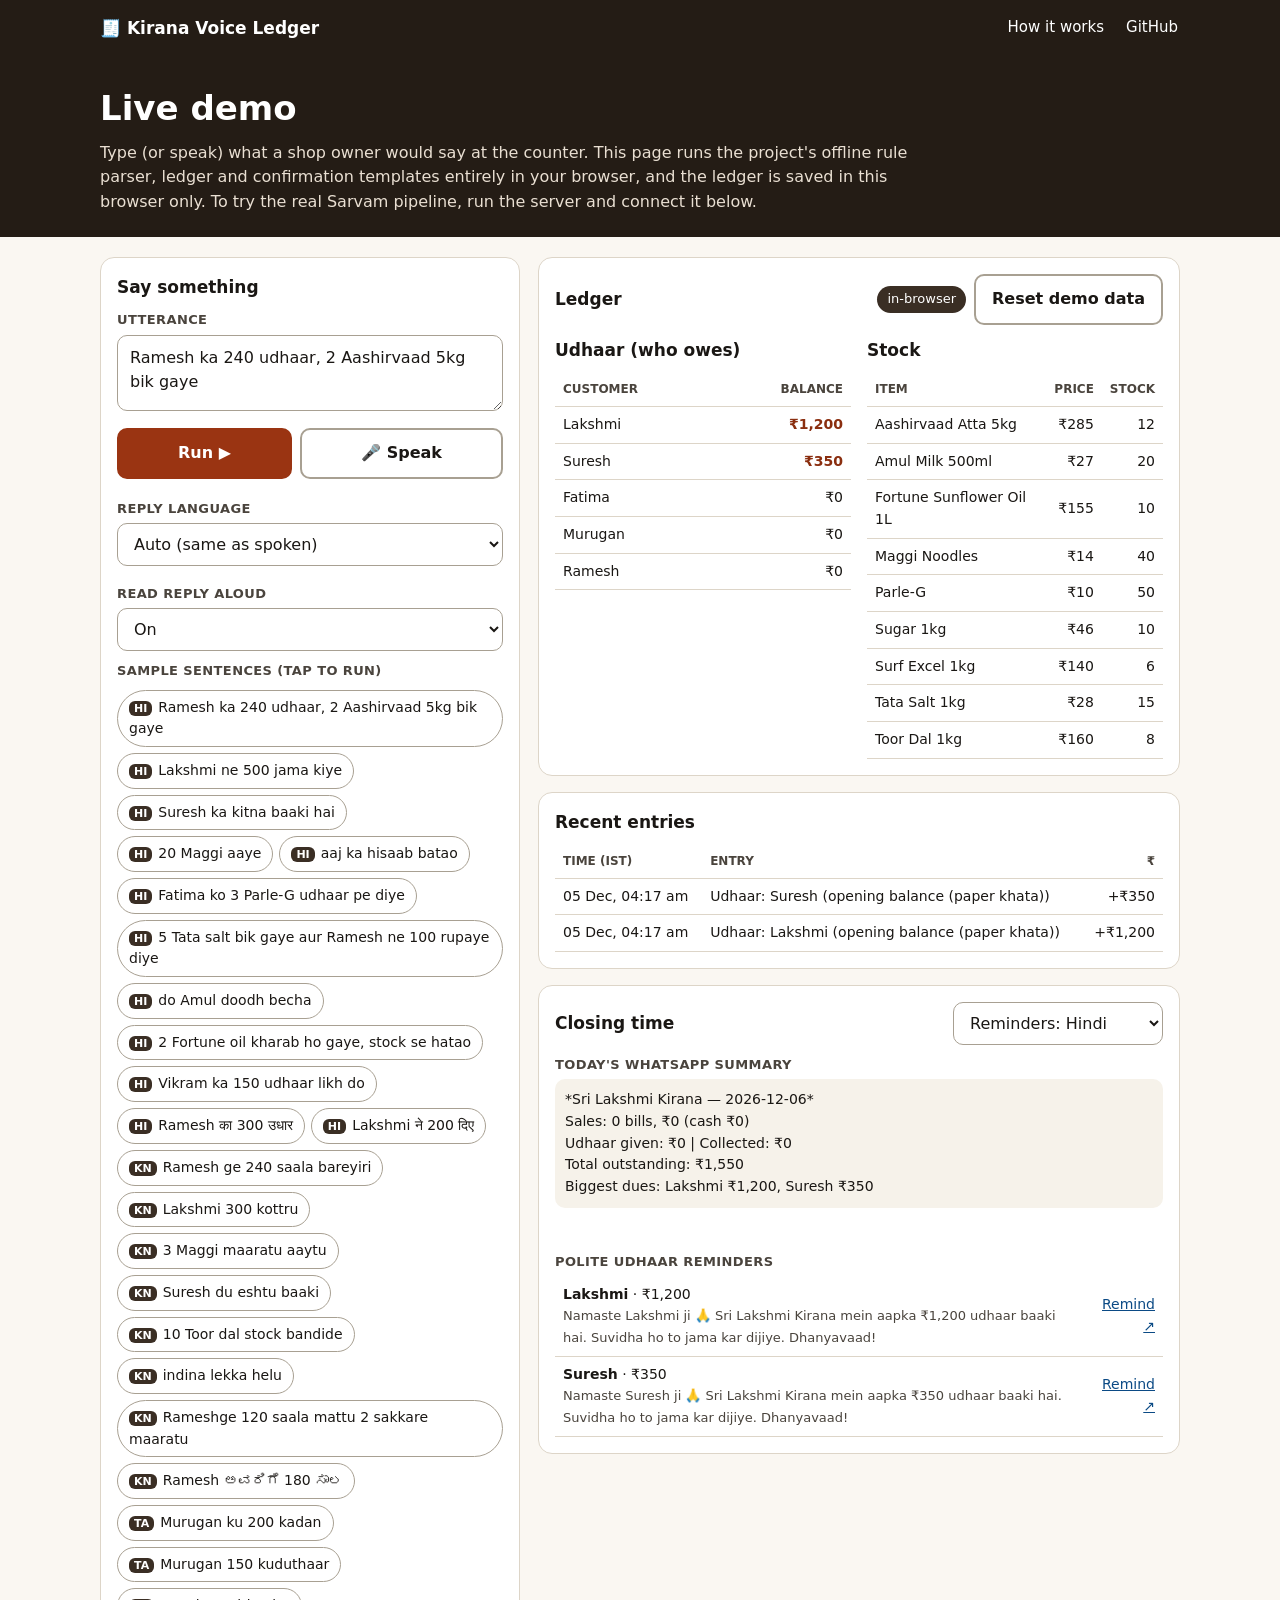
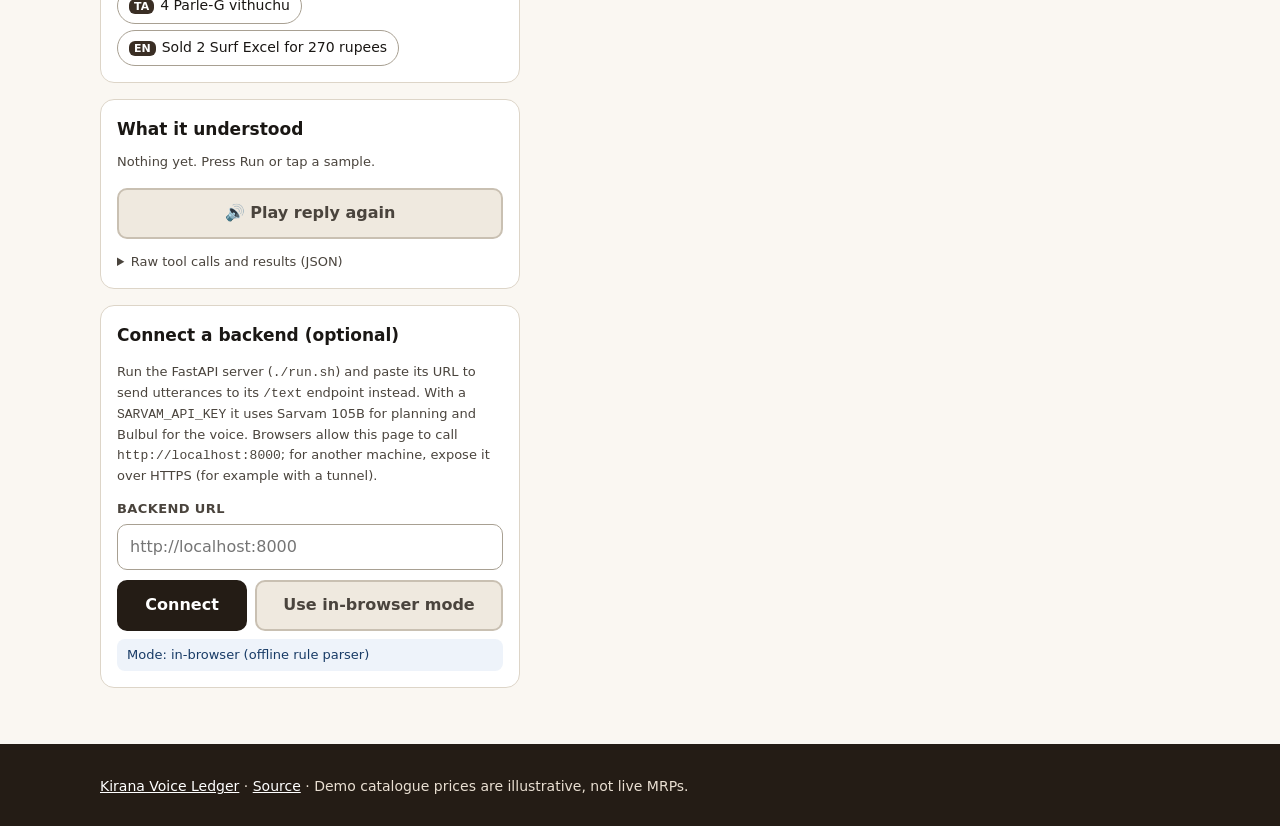
==== docs/demo.html @ bb141589 "Publish: GitHub Pages site + in-browser demo, CI, MIT licence, CORS for the demo backend - docs/: la" ====
<!doctype html>
<html lang="en">
<head>
<meta charset="utf-8">
<meta name="viewport" content="width=device-width, initial-scale=1">
<title>Live demo — Kirana Voice Ledger</title>
<meta name="description" content="Try the Kirana Voice Ledger in your browser: type or speak a Hinglish, Kannada or Tamil sentence and watch the udhaar book update.">
<meta name="theme-color" content="#241c15">
<link rel="icon" href="favicon.svg" type="image/svg+xml">
<link rel="stylesheet" href="css/site.css">
</head>
<body>
<nav class="nav" aria-label="Main">
  <div class="wrap">
    <a class="brand" href="./">🧾 Kirana Voice Ledger</a>
    <a class="l hide-sm" href="./#how">How it works</a>
    <a class="l" href="https://github.com/francisreubenr-rvu/kirana-ledger">GitHub</a>
  </div>
</nav>

<header class="demo-head">
  <div class="wrap">
    <h1>Live demo</h1>
    <p>Type (or speak) what a shop owner would say at the counter. This page runs the project's offline rule parser,
      ledger and confirmation templates entirely in your browser, and the ledger is saved in this browser only.
      To try the real Sarvam pipeline, run the server and connect it below.</p>
  </div>
</header>

<main class="wrap">
  <div class="demo">
    <div>
      <div class="panel">
        <h2>Say something</h2>
        <label class="lbl" for="utter">Utterance</label>
        <textarea id="utter" placeholder="e.g. Ramesh ka 240 udhaar, 2 Aashirvaad 5kg bik gaye">Ramesh ka 240 udhaar, 2 Aashirvaad 5kg bik gaye</textarea>
        <div class="row">
          <button class="b accent" id="run" type="button">Run ▶</button>
          <button class="b ghost" id="mic" type="button" hidden>🎤 Speak</button>
        </div>
        <div class="row">
          <div>
            <label class="lbl" for="lang">Reply language</label>
            <select id="lang">
              <option value="auto">Auto (same as spoken)</option>
              <option value="hi">Hindi</option>
              <option value="kn">Kannada</option>
              <option value="ta">Tamil</option>
              <option value="en">English</option>
            </select>
          </div>
          <div>
            <label class="lbl" for="speak">Read reply aloud</label>
            <select id="speak"><option value="1">On</option><option value="0">Off</option></select>
          </div>
        </div>
        <p class="kv" id="micnote" hidden></p>
        <label class="lbl">Sample sentences (tap to run)</label>
        <div class="chips" id="chips"><span class="kv">Loading samples…</span></div>
      </div>

      <div class="panel" aria-live="polite">
        <h2>What it understood</h2>
        <div class="kv" id="meta">Nothing yet. Press Run or tap a sample.</div>
        <div class="act" id="acts"></div>
        <p class="out-reply" id="reply"></p>
        <div class="row"><button class="b ghost" id="replay" type="button" disabled>🔊 Play reply again</button></div>
        <p class="kv" id="voicenote"></p>
        <details><summary class="kv">Raw tool calls and results (JSON)</summary><pre class="json" id="raw">—</pre></details>
      </div>

      <div class="panel">
        <h2>Connect a backend (optional)</h2>
        <p class="kv">Run the FastAPI server (<code>./run.sh</code>) and paste its URL to send utterances to its <code>/text</code> endpoint instead.
          With a <code>SARVAM_API_KEY</code> it uses Sarvam 105B for planning and Bulbul for the voice.
          Browsers allow this page to call <code>http://localhost:8000</code>; for another machine, expose it over HTTPS (for example with a tunnel).</p>
        <label class="lbl" for="backend">Backend URL</label>
        <input type="url" id="backend" placeholder="http://localhost:8000" inputmode="url" autocomplete="off">
        <div class="row">
          <button class="b" id="connect" type="button">Connect</button>
          <button class="b ghost" id="disconnect" type="button" disabled>Use in-browser mode</button>
        </div>
        <div id="bstatus" class="status info">Mode: in-browser (offline rule parser)</div>
      </div>
    </div>

    <div>
      <div class="panel">
        <div class="row" style="margin-top:0;align-items:center">
          <h2 style="margin:0">Ledger</h2>
          <span class="mode" id="modebadge" style="flex:0 0 auto;margin:0">in-browser</span>
          <button class="b ghost" id="reset" type="button" style="flex:0 0 auto">Reset demo data</button>
        </div>
        <div class="grid2" style="margin-top:12px">
          <div>
            <h2>Udhaar (who owes)</h2>
            <table class="d"><thead><tr><th>Customer</th><th style="text-align:right">Balance</th></tr></thead><tbody id="tcust"></tbody></table>
          </div>
          <div>
            <h2>Stock</h2>
            <table class="d"><thead><tr><th>Item</th><th style="text-align:right">Price</th><th style="text-align:right">Stock</th></tr></thead><tbody id="titems"></tbody></table>
          </div>
        </div>
      </div>
      <div class="panel">
        <h2>Recent entries</h2>
        <table class="d"><thead><tr><th>Time (IST)</th><th>Entry</th><th style="text-align:right">₹</th></tr></thead><tbody id="tlog"></tbody></table>
      </div>
      <div class="panel">
        <div class="row" style="margin-top:0;align-items:center">
          <h2 style="margin:0">Closing time</h2>
          <select id="rlang" style="flex:0 1 210px;min-width:170px" aria-label="Reminder language">
            <option value="hi">Reminders: Hindi</option><option value="kn">Reminders: Kannada</option>
            <option value="ta">Reminders: Tamil</option><option value="en">Reminders: English</option>
          </select>
        </div>
        <label class="lbl">Today's WhatsApp summary</label>
        <div class="wa" id="wa">—</div>
        <div class="row"><a class="b accent" id="washare" href="#" target="_blank" rel="noopener" style="text-align:center;text-decoration:none;color:#fff">Share summary on WhatsApp</a></div>
        <label class="lbl">Polite udhaar reminders</label>
        <table class="d"><tbody id="trem"></tbody></table>
      </div>
    </div>
  </div>
</main>

<footer>
  <div class="wrap">
    <p><a href="./">Kirana Voice Ledger</a> · <a href="https://github.com/francisreubenr-rvu/kirana-ledger">Source</a> · Demo catalogue prices are illustrative, not live MRPs.</p>
  </div>
</footer>
<script src="js/kirana-core.js"></script>
<script src="js/demo.js"></script>
</body>
</html>
---- docs/css/site.css ----
/* Kirana Voice Ledger site. Every text/background pair is >= 4.5:1 contrast (WCAG AA). */
:root {
  --ink: #1a1714;        /* on --bg: ~16:1 */
  --muted: #4a443d;      /* on --bg: ~9:1 */
  --bg: #faf7f2;
  --card: #ffffff;
  --line: #ddd5c8;
  --dark: #241c15;       /* hero / footer bg, text #fff: ~17:1 */
  --dark-2: #3a2e24;
  --on-dark-muted: #e9dfd2; /* on --dark: ~13:1 */
  --accent: #9a3412;     /* buttons, white text: ~7:1 */
  --accent-ink: #8a2e0f; /* accent as text on light: ~7.5:1 */
  --ok: #14532d;         /* on white: ~9.6:1 */
  --warn: #7a4a00;       /* on white: ~7:1 */
  --link: #0b4a85;       /* on white: ~8.6:1 */
  --radius: 14px;
  --font: system-ui, -apple-system, "Segoe UI", Roboto, "Noto Sans", "Noto Sans Devanagari", "Noto Sans Kannada", "Noto Sans Tamil", sans-serif;
}
* { box-sizing: border-box; }
html { scroll-behavior: smooth; }
body { margin: 0; font: 16px/1.55 var(--font); color: var(--ink); background: var(--bg); }
img { max-width: 100%; }
a { color: var(--link); }
a:focus-visible, button:focus-visible, input:focus-visible, select:focus-visible { outline: 3px solid #1d4ed8; outline-offset: 2px; }
code, pre { font-family: ui-monospace, SFMono-Regular, Menlo, Consolas, monospace; }
.wrap { max-width: 1120px; margin: 0 auto; padding: 0 20px; }

/* nav */
.nav { background: var(--dark); color: #fff; position: sticky; top: 0; z-index: 10; }
.nav .wrap { display: flex; align-items: center; gap: 18px; min-height: 56px; flex-wrap: wrap; }
.nav .brand { color: #fff; font-weight: 800; text-decoration: none; font-size: 17px; margin-right: auto; }
.nav a.l { color: #fff; text-decoration: none; font-size: 15px; padding: 6px 2px; }
.nav a.l:hover { text-decoration: underline; }
.nav a.cta { background: #fff; color: var(--dark); padding: 7px 14px; border-radius: 999px; font-weight: 700; text-decoration: none; font-size: 14px; }
@media (max-width: 640px) { .nav a.hide-sm { display: none; } }

/* hero */
.hero { background: var(--dark); color: #fff; padding: 56px 0 64px; }
.hero h1 { font-size: clamp(30px, 5.2vw, 52px); line-height: 1.1; margin: 0 0 16px; letter-spacing: -0.01em; }
.hero p.lead { font-size: clamp(17px, 2.2vw, 20px); color: var(--on-dark-muted); max-width: 720px; margin: 0 0 26px; }
.hero .quote { display: inline-block; background: var(--dark-2); color: #fff; border-left: 4px solid #f59e0b; padding: 12px 16px; border-radius: 8px; font-size: 18px; margin-bottom: 26px; }
.hero .quote small { display: block; color: var(--on-dark-muted); font-size: 14px; margin-top: 4px; }
.btns { display: flex; gap: 12px; flex-wrap: wrap; }
.btn { display: inline-block; padding: 12px 20px; border-radius: 10px; font-weight: 700; text-decoration: none; font-size: 16px; border: 2px solid transparent; cursor: pointer; font-family: inherit; }
.btn.primary { background: var(--accent); color: #fff; }
.btn.primary:hover { background: #7c2d12; }
.btn.light { background: #fff; color: var(--dark); }
.btn.outline { background: transparent; color: #fff; border-color: #fff; }
.badges { margin-top: 22px; display: flex; gap: 8px; flex-wrap: wrap; }
.badges span { background: var(--dark-2); color: #fff; font-size: 13px; padding: 4px 10px; border-radius: 999px; }

/* sections */
section.s { padding: 56px 0; }
section.s.alt { background: #f1ebe1; }
h2 { font-size: clamp(24px, 3.4vw, 32px); margin: 0 0 8px; }
.sub { color: var(--muted); margin: 0 0 28px; max-width: 760px; }
.grid { display: grid; gap: 18px; }
.g3 { grid-template-columns: repeat(3, 1fr); }
.g2 { grid-template-columns: repeat(2, 1fr); }
@media (max-width: 860px) { .g3, .g2 { grid-template-columns: 1fr; } }
.card { background: var(--card); border: 1px solid var(--line); border-radius: var(--radius); padding: 20px; }
.card h3 { margin: 0 0 6px; font-size: 18px; }
.card p { margin: 0; color: var(--muted); }
.step-n { display: inline-grid; place-items: center; width: 30px; height: 30px; border-radius: 50%; background: var(--accent); color: #fff; font-weight: 800; margin-bottom: 8px; }
.say { font-weight: 700; color: var(--ink); }
.flow { display: flex; flex-wrap: wrap; gap: 10px; align-items: stretch; }
.flow .box { flex: 1 1 150px; background: #fff; border: 1px solid var(--line); border-radius: 12px; padding: 14px; }
.flow .box b { display: block; color: var(--accent-ink); font-size: 13px; text-transform: uppercase; letter-spacing: .04em; }
.flow .arrow { align-self: center; font-size: 22px; color: var(--muted); }
@media (max-width: 860px) { .flow .arrow { transform: rotate(90deg); flex: 1 1 100%; text-align: center; } }
pre.diagram { background: #fff; color: var(--ink); border: 1px solid var(--line); border-radius: 12px; padding: 14px; overflow-x: auto; font-size: 12.5px; line-height: 1.35; }
table.t { width: 100%; border-collapse: collapse; background: #fff; border-radius: 12px; overflow: hidden; }
table.t th, table.t td { text-align: left; padding: 10px 12px; border-bottom: 1px solid var(--line); vertical-align: top; }
table.t th { background: #f1ebe1; color: var(--ink); font-size: 13px; text-transform: uppercase; letter-spacing: .03em; }
table.t td.num { text-align: right; font-variant-numeric: tabular-nums; white-space: nowrap; }
table.t tr.total td { font-weight: 800; }
.table-scroll { overflow-x: auto; border: 1px solid var(--line); border-radius: 12px; }
.note { font-size: 14px; color: var(--muted); margin-top: 10px; }
.team .card { display: flex; gap: 14px; align-items: center; }
.avatar { width: 52px; height: 52px; border-radius: 50%; background: var(--accent); color: #fff; display: grid; place-items: center; font-weight: 800; font-size: 19px; flex: none; }
footer { background: var(--dark); color: #fff; padding: 28px 0; font-size: 14px; }
footer a { color: #fff; }
footer p { margin: 4px 0; color: var(--on-dark-muted); }

/* demo page */
.demo-head { background: var(--dark); color: #fff; padding: 26px 0 22px; }
.demo-head h1 { margin: 0 0 6px; font-size: clamp(24px, 4vw, 34px); }
.demo-head p { margin: 0; color: var(--on-dark-muted); max-width: 820px; }
.demo { display: grid; grid-template-columns: minmax(300px, 420px) 1fr; gap: 18px; padding: 20px 0 40px; }
@media (max-width: 920px) { .demo { grid-template-columns: 1fr; } }
.panel { background: #fff; border: 1px solid var(--line); border-radius: var(--radius); padding: 16px; margin-bottom: 16px; }
.panel h2 { font-size: 17px; margin: 0 0 10px; }
label.lbl { display: block; font-size: 13px; font-weight: 700; color: var(--muted); margin: 10px 0 4px; text-transform: uppercase; letter-spacing: .03em; }
textarea, input[type=text], input[type=url], select { width: 100%; padding: 10px 12px; border: 1px solid #a8a092; border-radius: 10px; font: inherit; color: var(--ink); background: #fff; }
textarea { min-height: 76px; resize: vertical; }
.row { display: flex; gap: 8px; flex-wrap: wrap; margin-top: 10px; }
.row > * { flex: 1 1 auto; }
button.b { padding: 11px 16px; border-radius: 10px; border: 2px solid var(--dark); background: var(--dark); color: #fff; font: inherit; font-weight: 700; cursor: pointer; }
button.b.accent { background: var(--accent); border-color: var(--accent); }
button.b.ghost { background: #fff; color: var(--ink); border-color: #a8a092; font-weight: 600; }
button.b:disabled { background: #efe9df; color: #4a443d; border-color: #c9c0b2; cursor: not-allowed; }
.chips { display: flex; flex-wrap: wrap; gap: 6px; margin-top: 8px; }
.chip { border: 1px solid #a8a092; background: #fff; color: var(--ink); border-radius: 999px; padding: 6px 11px; font: inherit; font-size: 14px; cursor: pointer; text-align: left; }
.chip:hover { background: #f1ebe1; }
.chip .tag { font-size: 11px; font-weight: 800; color: #fff; background: var(--dark-2); border-radius: 6px; padding: 1px 5px; margin-right: 6px; }
.out-reply { font-size: 18px; color: var(--ok); font-weight: 600; margin: 4px 0 0; }
.kv { font-size: 13px; color: var(--muted); }
pre.json { background: #f6f2ea; color: var(--ink); border-radius: 10px; padding: 10px; font-size: 12.5px; overflow: auto; max-height: 260px; margin: 6px 0 0; white-space: pre-wrap; }
.act { display: flex; flex-wrap: wrap; gap: 6px; margin-top: 6px; }
.act span { background: #e8f1ea; color: var(--ok); border: 1px solid #b9d3c0; border-radius: 8px; padding: 4px 8px; font-size: 13px; font-family: ui-monospace, Menlo, Consolas, monospace; }
.act span.err { background: #fbeaea; color: #8b1c1c; border-color: #e7b9b9; }
table.d { width: 100%; border-collapse: collapse; font-size: 14px; }
table.d th, table.d td { text-align: left; padding: 7px 8px; border-bottom: 1px solid var(--line); }
table.d th { color: var(--muted); font-size: 12px; text-transform: uppercase; }
table.d td.num { text-align: right; font-variant-numeric: tabular-nums; }
table.d tr.low td { color: var(--warn); font-weight: 700; }
table.d tr.flash td { background: #fff4d6; }
.owes { color: var(--accent-ink); font-weight: 700; }
.adv { color: var(--ok); font-weight: 700; }
.grid2 { display: grid; grid-template-columns: 1fr 1fr; gap: 16px; }
@media (max-width: 1180px) { .grid2 { grid-template-columns: 1fr; } }
.status { font-size: 13px; padding: 6px 10px; border-radius: 8px; margin-top: 8px; }
.status.ok { background: #e8f1ea; color: var(--ok); }
.status.bad { background: #fbeaea; color: #8b1c1c; }
.status.info { background: #eef3fa; color: #183b66; }
.mode { display: inline-block; font-size: 13px; background: var(--dark-2); color: #fff; padding: 3px 10px; border-radius: 999px; margin-top: 10px; }
.wa { white-space: pre-wrap; background: #f6f2ea; padding: 10px; border-radius: 10px; font-size: 14px; }
.sr { position: absolute; left: -9999px; }
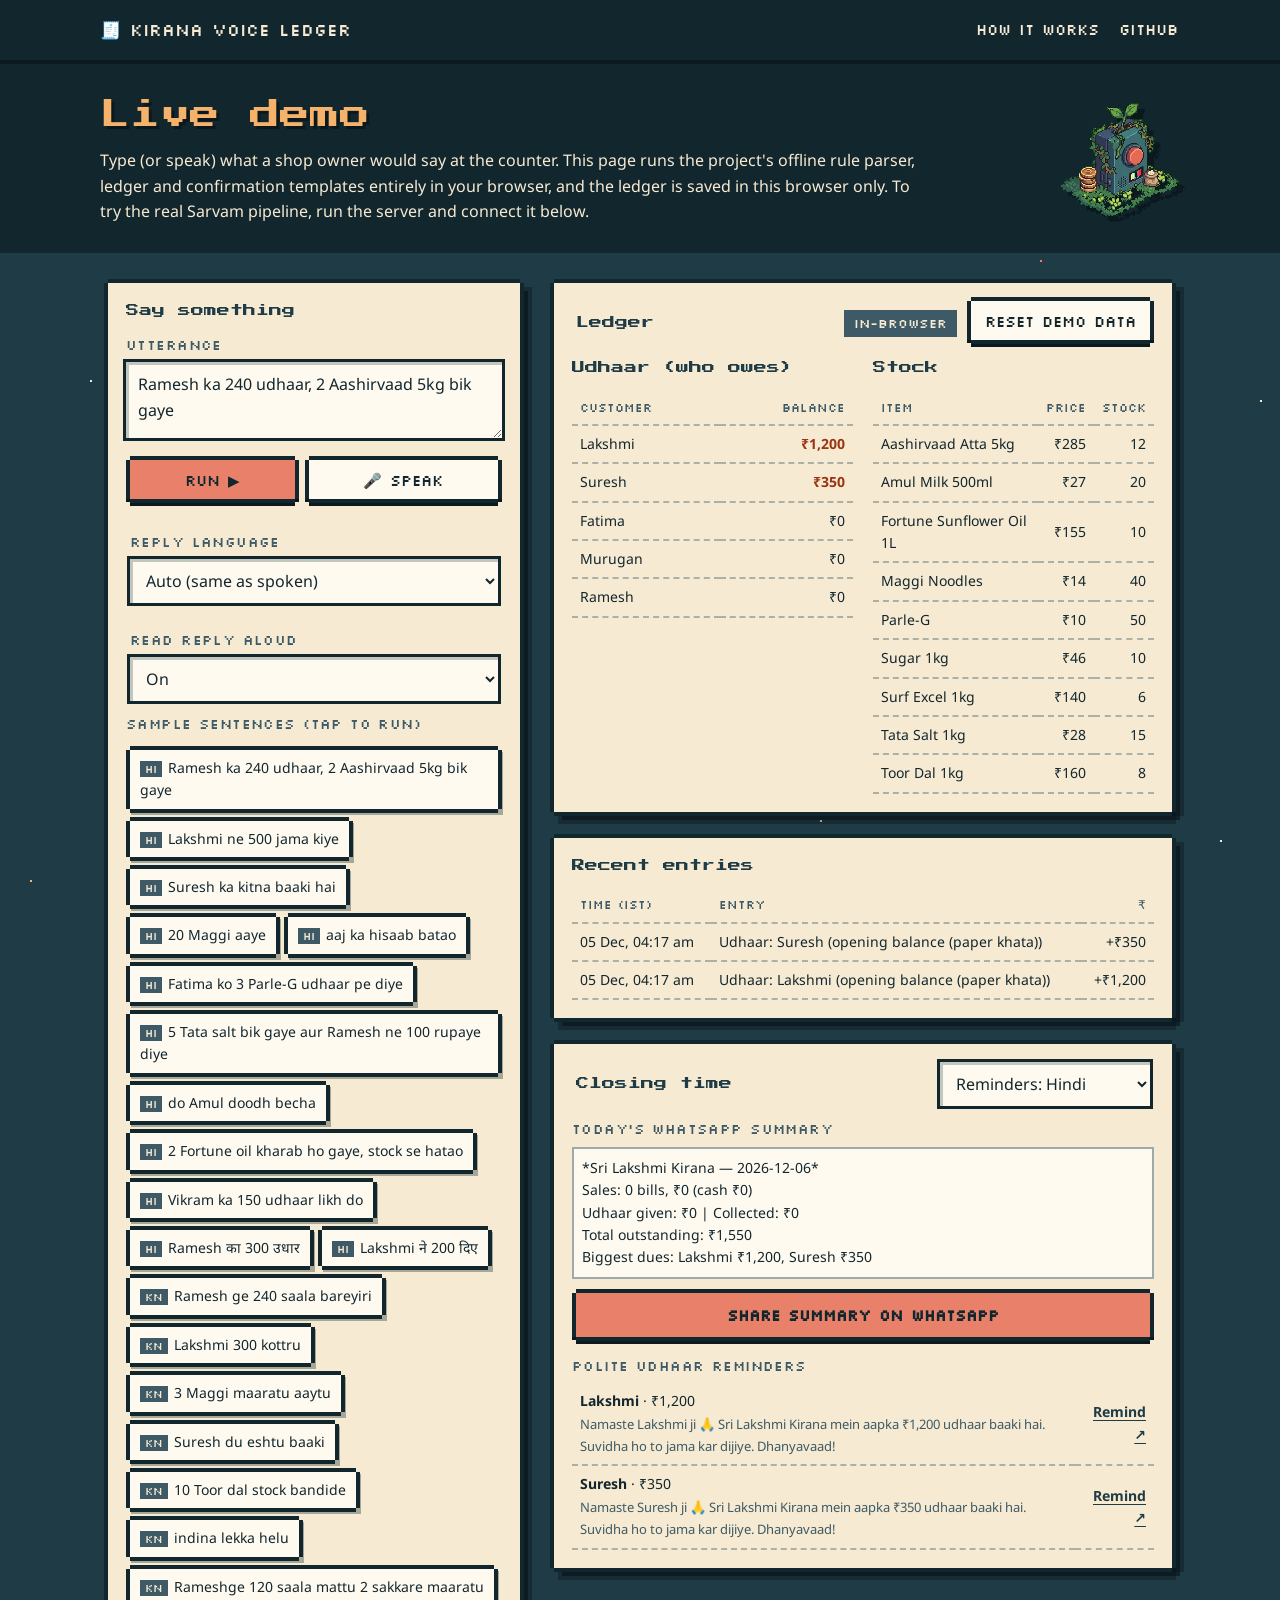
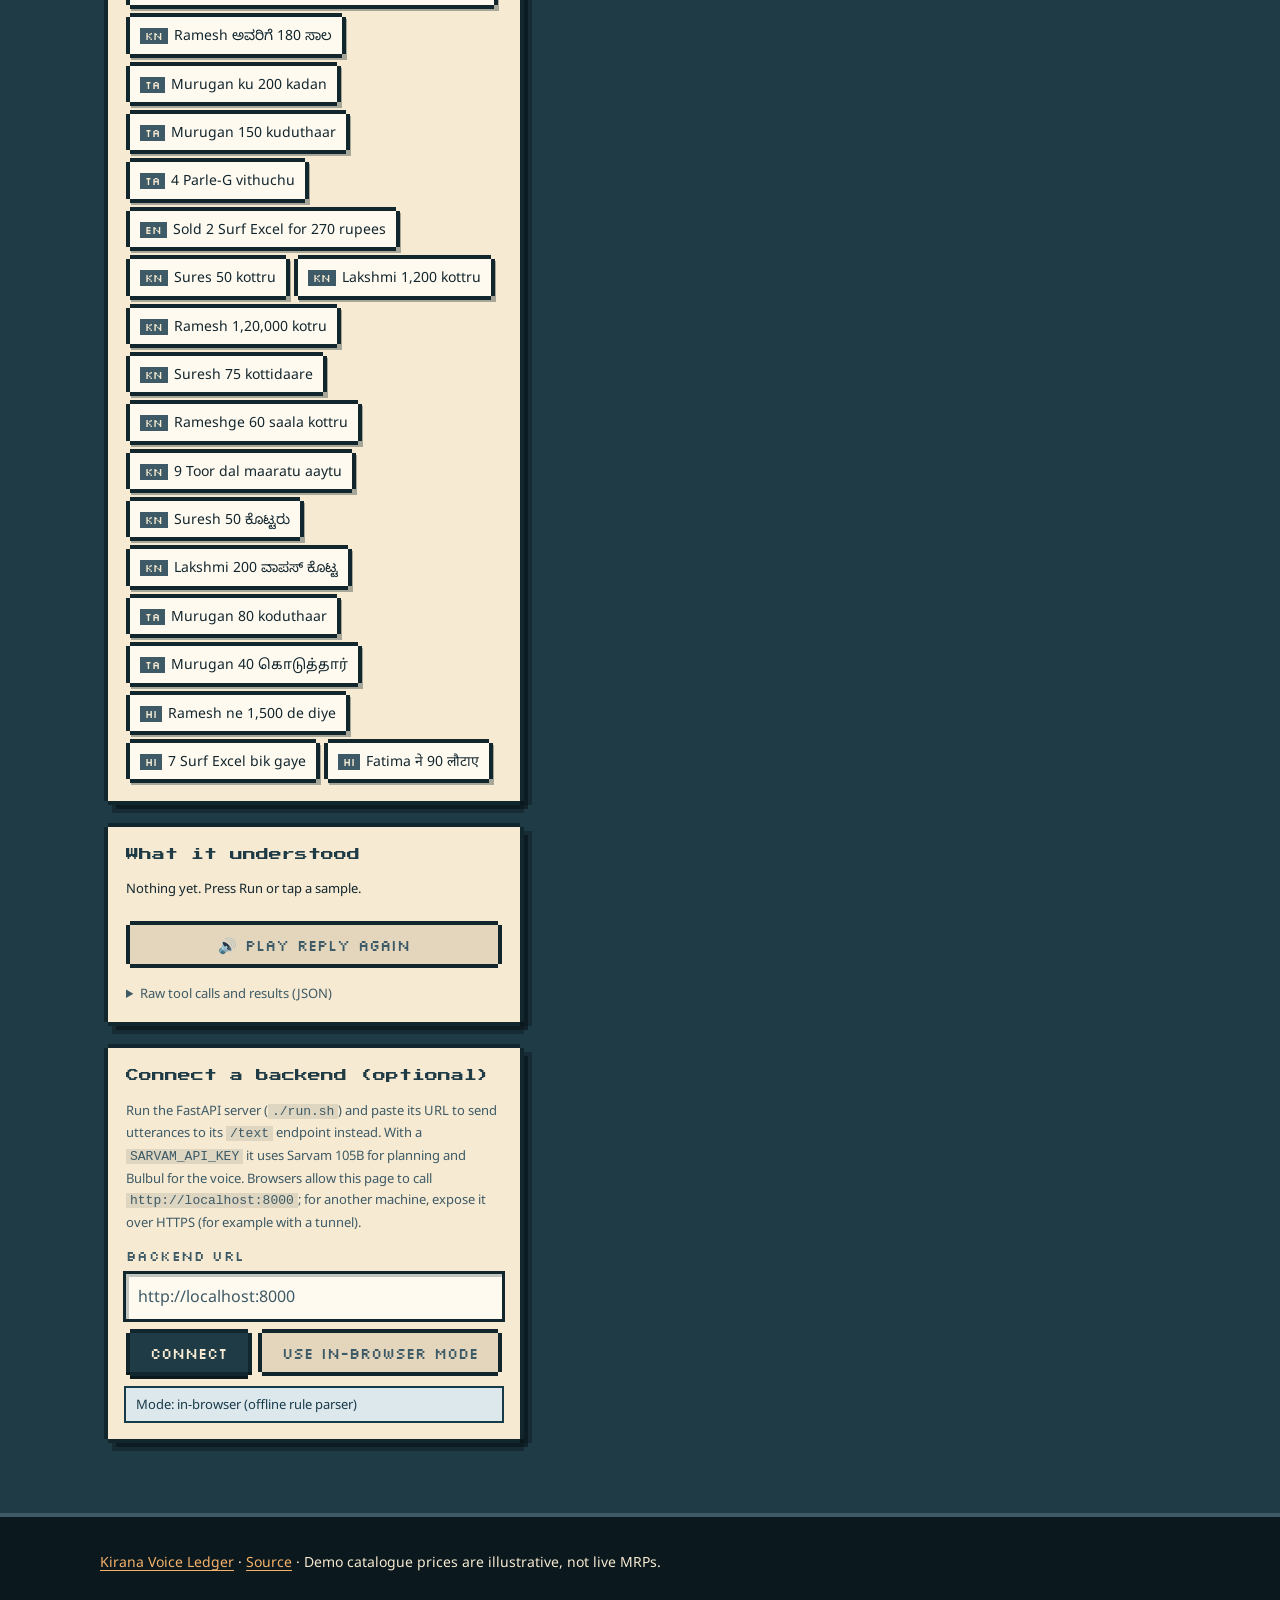
==== commit 5468a601: "UI: pixelated surreal reskin" ====
--- a/docs/demo.html
+++ b/docs/demo.html
@@ -5,8 +5,12 @@
 <meta name="viewport" content="width=device-width, initial-scale=1">
 <title>Live demo — Kirana Voice Ledger</title>
 <meta name="description" content="Try the Kirana Voice Ledger in your browser: type or speak a Hinglish, Kannada or Tamil sentence and watch the udhaar book update.">
-<meta name="theme-color" content="#241c15">
+<meta name="theme-color" content="#1f3b45">
 <link rel="icon" href="favicon.svg" type="image/svg+xml">
+<link rel="preconnect" href="https://fonts.googleapis.com">
+<link rel="preconnect" href="https://fonts.gstatic.com" crossorigin>
+<link rel="stylesheet" href="https://fonts.googleapis.com/css2?family=Noto+Sans:wght@400;600;700;800&family=Noto+Sans+Devanagari:wght@400;700&family=Noto+Sans+Kannada:wght@400;700&family=Noto+Sans+Tamil:wght@400;700&display=swap">
+<link rel="preload" href="assets/fonts/press-start-2p-latin.woff2" as="font" type="font/woff2" crossorigin>
 <link rel="stylesheet" href="css/site.css">
 </head>
 <body>
@@ -20,10 +24,13 @@
 
 <header class="demo-head">
   <div class="wrap">
+    <div>
     <h1>Live demo</h1>
     <p>Type (or speak) what a shop owner would say at the counter. This page runs the project's offline rule parser,
       ledger and confirmation templates entirely in your browser, and the ledger is saved in this browser only.
       To try the real Sarvam pipeline, run the server and connect it below.</p>
+    </div>
+    <picture class="mascot"><source srcset="assets/device.webp" type="image/webp"><img src="assets/device.png" width="420" height="401" alt=""></picture>
   </div>
 </header>
 
@@ -116,7 +123,7 @@
         </div>
         <label class="lbl">Today's WhatsApp summary</label>
         <div class="wa" id="wa">—</div>
-        <div class="row"><a class="b accent" id="washare" href="#" target="_blank" rel="noopener" style="text-align:center;text-decoration:none;color:#fff">Share summary on WhatsApp</a></div>
+        <div class="row"><a class="b accent" id="washare" href="#" target="_blank" rel="noopener" >Share summary on WhatsApp</a></div>
         <label class="lbl">Polite udhaar reminders</label>
         <table class="d"><tbody id="trem"></tbody></table>
       </div>
--- a/docs/css/site.css
+++ b/docs/css/site.css
@@ -1,128 +1,262 @@
-/* Kirana Voice Ledger site. Every text/background pair is >= 4.5:1 contrast (WCAG AA). */
+/* Kirana Voice Ledger site: pixelated surreal skin ("teal starry night, peach and coral pixel clouds").
+   Every text/background pair below is >= 4.5:1 (WCAG AA). Ratios noted against the surface they sit on.
+   Art: docs/assets/hero.* and device.* are original generated images for this project. */
+/* Pixel fonts, self-hosted (SIL OFL 1.1, licences in assets/fonts/) */
+@font-face { font-family: "Press Start 2P"; font-style: normal; font-weight: 400; font-display: swap;
+  src: url("../assets/fonts/press-start-2p-latin.woff2") format("woff2");
+  unicode-range: U+0000-00FF, U+0131, U+0152-0153, U+02BB-02BC, U+02C6, U+02DA, U+02DC, U+0304, U+0308, U+0329, U+2000-206F, U+20AC, U+2122, U+2191, U+2193, U+2212, U+2215, U+FEFF, U+FFFD; }
+@font-face { font-family: "Press Start 2P"; font-style: normal; font-weight: 400; font-display: swap;
+  src: url("../assets/fonts/press-start-2p-latin-ext.woff2") format("woff2");
+  unicode-range: U+0100-02BA, U+02BD-02C5, U+02C7-02CC, U+02CE-02D7, U+02DD-02FF, U+1D00-1DBF, U+1E00-1E9F, U+1EF2-1EFF, U+2020, U+20A0-20AB, U+20AD-20C4, U+2113, U+2C60-2C7F, U+A720-A7FF; }
+@font-face { font-family: "Silkscreen"; font-style: normal; font-weight: 400; font-display: swap;
+  src: url("../assets/fonts/silkscreen-latin.woff2") format("woff2");
+  unicode-range: U+0000-00FF, U+0131, U+0152-0153, U+02BB-02BC, U+02C6, U+02DA, U+02DC, U+0304, U+0308, U+0329, U+2000-206F, U+20AC, U+2122, U+2191, U+2193, U+2212, U+2215, U+FEFF, U+FFFD; }
+@font-face { font-family: "Silkscreen"; font-style: normal; font-weight: 400; font-display: swap;
+  src: url("../assets/fonts/silkscreen-latin-ext.woff2") format("woff2");
+  unicode-range: U+0100-02BA, U+02BD-02C5, U+02C7-02CC, U+02CE-02D7, U+02DD-02FF, U+1D00-1DBF, U+1E00-1E9F, U+1EF2-1EFF, U+2020, U+20A0-20AB, U+20AD-20C4, U+2113, U+2C60-2C7F, U+A720-A7FF; }
 :root {
-  --ink: #1a1714;        /* on --bg: ~16:1 */
-  --muted: #4a443d;      /* on --bg: ~9:1 */
-  --bg: #faf7f2;
-  --card: #ffffff;
-  --line: #ddd5c8;
-  --dark: #241c15;       /* hero / footer bg, text #fff: ~17:1 */
-  --dark-2: #3a2e24;
-  --on-dark-muted: #e9dfd2; /* on --dark: ~13:1 */
-  --accent: #9a3412;     /* buttons, white text: ~7:1 */
-  --accent-ink: #8a2e0f; /* accent as text on light: ~7.5:1 */
-  --ok: #14532d;         /* on white: ~9.6:1 */
-  --warn: #7a4a00;       /* on white: ~7:1 */
-  --link: #0b4a85;       /* on white: ~8.6:1 */
-  --radius: 14px;
-  --font: system-ui, -apple-system, "Segoe UI", Roboto, "Noto Sans", "Noto Sans Devanagari", "Noto Sans Kannada", "Noto Sans Tamil", sans-serif;
-}
-* { box-sizing: border-box; }
+  --teal: #1f3b45;       /* page bg; cream text 9.96:1, peach text 6.48:1 */
+  --deep: #12262e;       /* darker bg; cream 13.1:1, peach 8.5:1, coral 5.8:1 */
+  --slate: #3d5a66;      /* chips/badges bg; cream 6.2:1 */
+  --peach: #f5b26b;      /* buttons; --deep text 8.5:1 */
+  --coral: #e8806a;      /* buttons/clouds; --deep text 5.8:1 (never as text on teal) */
+  --cream: #f6ead2;      /* panels; --deep 13.1:1, --teal 9.96:1, --slate 6.2:1 */
+  --moss: #6fa35a;       /* --deep text 5.3:1 */
+  --ink: #12262e;
+  --muted: #3d5a66;      /* on cream 6.2:1 */
+  --rust: #9a3412;       /* on cream 6.1:1 */
+  --ok: #2f5a22;         /* on cream 6.8:1 */
+  --warn: #7a4a00;       /* on cream 6.3:1 */
+  --bad: #8b1c1c;        /* on cream 7.7:1 */
+  --edge: #12262e;
+  --px: 4px;
+  --pixel-font: "Press Start 2P", "Silkscreen", ui-monospace, monospace;
+  --label-font: "Silkscreen", "Press Start 2P", ui-monospace, monospace;
+  --font: "Noto Sans", system-ui, -apple-system, "Segoe UI", Roboto, "Noto Sans Devanagari", "Noto Sans Kannada", "Noto Sans Tamil", sans-serif;
+  --mono: "VT323", ui-monospace, SFMono-Regular, Menlo, Consolas, monospace;
+  /* notched pixel frame + stepped drop shadow */
+  --frame: 0 calc(-1 * var(--px)) 0 0 var(--edge), 0 var(--px) 0 0 var(--edge),
+           calc(-1 * var(--px)) 0 0 0 var(--edge), var(--px) 0 0 0 var(--edge);
+  --drop: 8px 8px 0 0 rgba(6, 16, 20, .55), 4px 12px 0 0 rgba(6, 16, 20, .35), 12px 4px 0 0 rgba(6, 16, 20, .35);
+}
+* { box-sizing: border-box; border-radius: 0 !important; }
 html { scroll-behavior: smooth; }
-body { margin: 0; font: 16px/1.55 var(--font); color: var(--ink); background: var(--bg); }
+body { margin: 0; font: 16px/1.6 var(--font); color: var(--cream); background: var(--teal); overflow-x: hidden; }
 img { max-width: 100%; }
-a { color: var(--link); }
-a:focus-visible, button:focus-visible, input:focus-visible, select:focus-visible { outline: 3px solid #1d4ed8; outline-offset: 2px; }
+a { color: var(--peach); text-underline-offset: 3px; }
+a:hover { text-decoration-thickness: 3px; }
+a:focus-visible, button:focus-visible, input:focus-visible, select:focus-visible, textarea:focus-visible, summary:focus-visible {
+  outline: 4px dashed var(--peach); outline-offset: 4px;
+}
 code, pre { font-family: ui-monospace, SFMono-Regular, Menlo, Consolas, monospace; }
-.wrap { max-width: 1120px; margin: 0 auto; padding: 0 20px; }
+code { background: rgba(18, 38, 46, .1); padding: 0 4px; }
+h1, h2 { font-family: var(--pixel-font); font-weight: 400; letter-spacing: 0; overflow-wrap: normal; word-break: normal; }
+h3 { font-family: var(--label-font); font-weight: 400; letter-spacing: .02em; }
+.wrap { max-width: 1120px; margin: 0 auto; padding: 0 20px; position: relative; }
+
+/* twinkling pixel stars, fixed behind everything */
+body::before, body::after {
+  content: ""; position: fixed; top: 0; left: 0; width: 2px; height: 2px; pointer-events: none; z-index: 0;
+  background: transparent; image-rendering: pixelated;
+}
+body::before {
+  box-shadow: 40px 60px #f6ead2, 180px 140px #f5b26b, 320px 40px #f6ead2, 460px 220px #f6ead2, 610px 90px #f5b26b,
+    760px 180px #f6ead2, 900px 50px #f6ead2, 1040px 260px #e8806a, 1180px 120px #f6ead2, 1330px 70px #f6ead2,
+    90px 380px #f6ead2, 260px 470px #f5b26b, 520px 410px #f6ead2, 700px 520px #f6ead2, 880px 430px #f5b26b,
+    1100px 540px #f6ead2, 1260px 400px #f6ead2, 1400px 600px #f5b26b, 150px 680px #f6ead2, 380px 760px #f6ead2,
+    640px 700px #e8806a, 820px 820px #f6ead2, 1000px 720px #f6ead2, 1220px 840px #f6ead2, 30px 880px #f5b26b;
+  animation: twinkle 4.5s steps(2, end) infinite;
+}
+body::after {
+  width: 4px; height: 4px;
+  box-shadow: 120px 300px #f6ead2, 400px 120px #f5b26b, 680px 330px #f6ead2, 960px 160px #f6ead2, 1290px 290px #f5b26b,
+    230px 590px #f6ead2, 560px 640px #f6ead2, 940px 610px #f5b26b, 1350px 760px #f6ead2, 760px 880px #f6ead2;
+  opacity: .8; animation: twinkle 6s steps(2, end) infinite reverse;
+}
+@keyframes twinkle { 0%, 100% { opacity: .9; } 50% { opacity: .35; } }
+nav, header, main, section, footer { position: relative; z-index: 1; }
 
 /* nav */
-.nav { background: var(--dark); color: #fff; position: sticky; top: 0; z-index: 10; }
-.nav .wrap { display: flex; align-items: center; gap: 18px; min-height: 56px; flex-wrap: wrap; }
-.nav .brand { color: #fff; font-weight: 800; text-decoration: none; font-size: 17px; margin-right: auto; }
-.nav a.l { color: #fff; text-decoration: none; font-size: 15px; padding: 6px 2px; }
-.nav a.l:hover { text-decoration: underline; }
-.nav a.cta { background: #fff; color: var(--dark); padding: 7px 14px; border-radius: 999px; font-weight: 700; text-decoration: none; font-size: 14px; }
-@media (max-width: 640px) { .nav a.hide-sm { display: none; } }
-
-/* hero */
-.hero { background: var(--dark); color: #fff; padding: 56px 0 64px; }
-.hero h1 { font-size: clamp(30px, 5.2vw, 52px); line-height: 1.1; margin: 0 0 16px; letter-spacing: -0.01em; }
-.hero p.lead { font-size: clamp(17px, 2.2vw, 20px); color: var(--on-dark-muted); max-width: 720px; margin: 0 0 26px; }
-.hero .quote { display: inline-block; background: var(--dark-2); color: #fff; border-left: 4px solid #f59e0b; padding: 12px 16px; border-radius: 8px; font-size: 18px; margin-bottom: 26px; }
-.hero .quote small { display: block; color: var(--on-dark-muted); font-size: 14px; margin-top: 4px; }
-.btns { display: flex; gap: 12px; flex-wrap: wrap; }
-.btn { display: inline-block; padding: 12px 20px; border-radius: 10px; font-weight: 700; text-decoration: none; font-size: 16px; border: 2px solid transparent; cursor: pointer; font-family: inherit; }
-.btn.primary { background: var(--accent); color: #fff; }
-.btn.primary:hover { background: #7c2d12; }
-.btn.light { background: #fff; color: var(--dark); }
-.btn.outline { background: transparent; color: #fff; border-color: #fff; }
-.badges { margin-top: 22px; display: flex; gap: 8px; flex-wrap: wrap; }
-.badges span { background: var(--dark-2); color: #fff; font-size: 13px; padding: 4px 10px; border-radius: 999px; }
+.nav { background: var(--deep); color: var(--cream); position: sticky; top: 0; z-index: 10; border-bottom: 4px solid #0b181d; }
+.nav .wrap { display: flex; align-items: center; gap: 16px; min-height: 60px; flex-wrap: wrap; padding-top: 6px; padding-bottom: 6px; }
+.nav .brand { color: var(--cream); font-family: var(--label-font); text-decoration: none; font-size: 17px; margin-right: auto; }
+.nav a.l { color: var(--cream); text-decoration: none; font-size: 15px; padding: 6px 2px; font-family: var(--label-font); }
+.nav a.l:hover { color: var(--peach); text-decoration: underline; }
+.nav a.cta { background: var(--peach); color: var(--ink); padding: 8px 12px; font-family: var(--label-font); text-decoration: none; font-size: 14px;
+  box-shadow: var(--frame), 4px 4px 0 4px #0b181d; margin: 4px 8px 4px 4px; }
+.nav a.cta:active { transform: translate(2px, 2px); }
+@media (max-width: 640px) { .nav a.hide-sm { display: none; } .nav .brand { font-size: 15px; } }
+
+/* hero: generated pixel scene, text in the open sky on the left */
+.hero {
+  color: var(--cream); padding: 72px 0 120px; min-height: min(92vh, 860px); display: flex; align-items: center;
+  background-color: var(--teal);
+  background-image: url("../assets/hero.png");
+  background-image: image-set(url("../assets/hero.webp") type("image/webp"), url("../assets/hero.png") type("image/png"));
+  background-size: cover; background-position: 62% 50%; image-rendering: pixelated;
+}
+.hero .wrap { width: 100%; max-width: 1360px; }
+.hero-panel { max-width: 560px; background: rgba(18, 38, 46, .9); padding: 28px 26px; box-shadow: var(--frame), var(--drop); margin: 4px; }
+.hero h1 { font-size: clamp(20px, 3.4vw, 36px); line-height: 1.45; margin: 0 0 18px; color: var(--cream); text-shadow: 3px 3px 0 #0b181d; }
+.hero h1 .hl { color: var(--peach); }
+.hero p.lead { font-size: clamp(16px, 2vw, 18px); color: var(--cream); margin: 0 0 22px; }
+.hero .quote { display: block; background: var(--cream); color: var(--ink); padding: 14px 16px; font-size: 17px; margin: 0 4px 26px;
+  box-shadow: var(--frame), 6px 6px 0 4px var(--coral); }
+.hero .quote small { display: block; color: var(--muted); font-size: 14px; margin-top: 6px; }
+.btns { display: flex; gap: 18px; flex-wrap: wrap; padding: 4px; }
+.btn {
+  display: inline-block; padding: 12px 18px 10px; font-family: var(--label-font); font-size: 15px; line-height: 1.3; text-decoration: none;
+  cursor: pointer; border: 0; color: var(--ink); background: var(--peach);
+  box-shadow: var(--frame), 0 8px 0 0 #0b181d, 4px 4px 0 0 #0b181d, -4px 4px 0 0 #0b181d;
+  transform: translateY(0); transition: transform .06s steps(1), box-shadow .06s steps(1);
+}
+.btn:hover { background: #f8c287; }
+.btn:active { transform: translateY(4px); box-shadow: var(--frame), 0 4px 0 0 #0b181d, 4px 0 0 0 #0b181d, -4px 0 0 0 #0b181d; }
+.btn.primary { background: var(--peach); color: var(--ink); }
+.btn.outline, .btn.light { background: var(--cream); color: var(--ink); }
+.btn.outline:hover, .btn.light:hover { background: #fff6e6; }
+.badges { margin-top: 22px; display: flex; gap: 12px; flex-wrap: wrap; padding: 4px; }
+.badges span { background: var(--slate); color: var(--cream); font-size: 13px; padding: 4px 10px; box-shadow: var(--frame); }
+
+/* pixel cloud band + dithered divider between sections */
+.clouds {
+  height: 64px; position: relative; z-index: 2; margin-top: -64px; pointer-events: none; image-rendering: pixelated;
+  background:
+    url("data:image/svg+xml,%3Csvg xmlns='http://www.w3.org/2000/svg' width='256' height='64' viewBox='0 0 64 16' shape-rendering='crispEdges'%3E%3Cpath fill='%23f5b26b' d='M0 10h4V8h4V6h6V4h6v2h4v2h6V6h4V4h8v2h4v2h4V6h6v4h8v6H0z'/%3E%3Cpath fill='%23e8806a' d='M0 12h6v-2h6V8h6v2h8v2h6v-2h8V8h6v2h6v2h6v4H0z'/%3E%3Cpath fill='%23f6ead2' d='M10 8h4V6h2v2h-6zM40 6h4V4h2v2h-6z'/%3E%3C/svg%3E")
+    repeat-x left bottom / 256px 64px;
+}
+.clouds.flip { transform: scaleY(-1); margin-top: 0; margin-bottom: -64px; }
+.dither { height: 8px; background: repeating-conic-gradient(var(--deep) 0 25%, transparent 0 50%) 0 0 / 4px 4px; }
 
 /* sections */
-section.s { padding: 56px 0; }
-section.s.alt { background: #f1ebe1; }
-h2 { font-size: clamp(24px, 3.4vw, 32px); margin: 0 0 8px; }
-.sub { color: var(--muted); margin: 0 0 28px; max-width: 760px; }
-.grid { display: grid; gap: 18px; }
+section.s { padding: 64px 0; background: transparent; }
+section.s.alt { background: var(--deep); }
+section.s.alt::before { content: ""; position: absolute; left: 0; right: 0; top: -8px; height: 8px;
+  background: repeating-conic-gradient(var(--deep) 0 25%, transparent 0 50%) 0 0 / 4px 4px; }
+section.s.alt::after { content: ""; position: absolute; left: 0; right: 0; bottom: -8px; height: 8px;
+  background: repeating-conic-gradient(var(--deep) 0 25%, transparent 0 50%) 0 0 / 4px 4px; }
+h2 { font-size: clamp(17px, 2.6vw, 26px); line-height: 1.5; margin: 0 0 14px; color: var(--peach); text-shadow: 3px 3px 0 #0b181d; }
+.sub { color: var(--cream); margin: 0 0 32px; max-width: 760px; }
+.grid { display: grid; gap: 26px; padding: 4px; }
 .g3 { grid-template-columns: repeat(3, 1fr); }
 .g2 { grid-template-columns: repeat(2, 1fr); }
 @media (max-width: 860px) { .g3, .g2 { grid-template-columns: 1fr; } }
-.card { background: var(--card); border: 1px solid var(--line); border-radius: var(--radius); padding: 20px; }
-.card h3 { margin: 0 0 6px; font-size: 18px; }
+.card { background: var(--cream); color: var(--ink); padding: 20px; box-shadow: var(--frame), var(--drop); }
+.card h3 { margin: 0 0 8px; font-size: 17px; color: var(--ink); line-height: 1.35; }
 .card p { margin: 0; color: var(--muted); }
-.step-n { display: inline-grid; place-items: center; width: 30px; height: 30px; border-radius: 50%; background: var(--accent); color: #fff; font-weight: 800; margin-bottom: 8px; }
-.say { font-weight: 700; color: var(--ink); }
-.flow { display: flex; flex-wrap: wrap; gap: 10px; align-items: stretch; }
-.flow .box { flex: 1 1 150px; background: #fff; border: 1px solid var(--line); border-radius: 12px; padding: 14px; }
-.flow .box b { display: block; color: var(--accent-ink); font-size: 13px; text-transform: uppercase; letter-spacing: .04em; }
-.flow .arrow { align-self: center; font-size: 22px; color: var(--muted); }
+.card a { color: var(--teal); font-weight: 700; }
+.step-n { display: inline-grid; place-items: center; width: 34px; height: 34px; background: var(--coral); color: var(--ink);
+  font-family: var(--pixel-font); font-size: 13px; margin: 2px 2px 10px; box-shadow: var(--frame); }
+.say { font-weight: 700; color: var(--ink); background: rgba(245, 178, 107, .45); padding: 0 3px; }
+
+.how-head { display: grid; grid-template-columns: 1fr auto; gap: 24px; align-items: end; }
+.mascot { display: block; width: 200px; image-rendering: pixelated; filter: drop-shadow(6px 6px 0 rgba(6, 16, 20, .6)); animation: bob 3.2s steps(4, end) infinite; }
+.mascot img { display: block; width: 100%; height: auto; image-rendering: pixelated; }
+@keyframes bob { 0%, 100% { transform: translateY(0); } 50% { transform: translateY(-8px); } }
+@media (max-width: 700px) { .how-head { grid-template-columns: 1fr; } .how-head .mascot { width: 150px; justify-self: center; } }
+
+.flow { display: flex; flex-wrap: wrap; gap: 16px; align-items: stretch; padding: 4px; }
+.flow .box { flex: 1 1 150px; background: var(--cream); color: var(--ink); padding: 14px; box-shadow: var(--frame), 6px 6px 0 0 rgba(6, 16, 20, .5); }
+.flow .box b { display: block; color: var(--rust); font-family: var(--label-font); font-weight: 400; font-size: 14px; letter-spacing: .04em; margin-bottom: 4px; }
+.flow .arrow { align-self: center; font-family: var(--pixel-font); font-size: 18px; color: var(--peach); }
 @media (max-width: 860px) { .flow .arrow { transform: rotate(90deg); flex: 1 1 100%; text-align: center; } }
-pre.diagram { background: #fff; color: var(--ink); border: 1px solid var(--line); border-radius: 12px; padding: 14px; overflow-x: auto; font-size: 12.5px; line-height: 1.35; }
-table.t { width: 100%; border-collapse: collapse; background: #fff; border-radius: 12px; overflow: hidden; }
-table.t th, table.t td { text-align: left; padding: 10px 12px; border-bottom: 1px solid var(--line); vertical-align: top; }
-table.t th { background: #f1ebe1; color: var(--ink); font-size: 13px; text-transform: uppercase; letter-spacing: .03em; }
+pre.diagram { background: var(--deep); color: var(--cream); padding: 16px; overflow-x: auto; font-size: 12.5px; line-height: 1.35; margin: 22px 4px;
+  box-shadow: var(--frame); border: 0; outline: 2px solid var(--slate); outline-offset: -8px; }
+
+.hw { display: grid; grid-template-columns: 1fr 260px; gap: 32px; align-items: start; }
+.hw .mascot { width: 100%; }
+@media (max-width: 860px) { .hw { grid-template-columns: 1fr; } .hw .mascot { width: 180px; justify-self: center; order: -1; } }
+.table-scroll { overflow-x: auto; background: var(--cream); box-shadow: var(--frame), var(--drop); margin: 4px; }
+table.t { width: 100%; border-collapse: collapse; background: var(--cream); color: var(--ink); }
+table.t th, table.t td { text-align: left; padding: 10px 12px; border-bottom: 2px dashed rgba(61, 90, 102, .45); vertical-align: top; }
+table.t th { background: var(--peach); color: var(--ink); font-family: var(--label-font); font-weight: 400; font-size: 13px; letter-spacing: .03em; }
 table.t td.num { text-align: right; font-variant-numeric: tabular-nums; white-space: nowrap; }
-table.t tr.total td { font-weight: 800; }
-.table-scroll { overflow-x: auto; border: 1px solid var(--line); border-radius: 12px; }
-.note { font-size: 14px; color: var(--muted); margin-top: 10px; }
+table.t tr.total td { font-weight: 800; background: #ecdcbc; }
+.note { font-size: 14px; color: var(--cream); margin-top: 18px; }
 .team .card { display: flex; gap: 14px; align-items: center; }
-.avatar { width: 52px; height: 52px; border-radius: 50%; background: var(--accent); color: #fff; display: grid; place-items: center; font-weight: 800; font-size: 19px; flex: none; }
-footer { background: var(--dark); color: #fff; padding: 28px 0; font-size: 14px; }
-footer a { color: #fff; }
-footer p { margin: 4px 0; color: var(--on-dark-muted); }
+.avatar { width: 56px; height: 56px; background: var(--coral); color: var(--ink); display: grid; place-items: center; font-family: var(--pixel-font); font-size: 15px; flex: none; box-shadow: var(--frame); margin: 4px; }
+footer { background: #0b181d; color: var(--cream); padding: 30px 0; font-size: 14px; border-top: 4px solid var(--slate); }
+footer a { color: var(--peach); }
+footer p { margin: 4px 0; color: var(--cream); }
+footer strong { color: var(--peach); }
 
 /* demo page */
-.demo-head { background: var(--dark); color: #fff; padding: 26px 0 22px; }
-.demo-head h1 { margin: 0 0 6px; font-size: clamp(24px, 4vw, 34px); }
-.demo-head p { margin: 0; color: var(--on-dark-muted); max-width: 820px; }
-.demo { display: grid; grid-template-columns: minmax(300px, 420px) 1fr; gap: 18px; padding: 20px 0 40px; }
-@media (max-width: 920px) { .demo { grid-template-columns: 1fr; } }
-.panel { background: #fff; border: 1px solid var(--line); border-radius: var(--radius); padding: 16px; margin-bottom: 16px; }
-.panel h2 { font-size: 17px; margin: 0 0 10px; }
-label.lbl { display: block; font-size: 13px; font-weight: 700; color: var(--muted); margin: 10px 0 4px; text-transform: uppercase; letter-spacing: .03em; }
-textarea, input[type=text], input[type=url], select { width: 100%; padding: 10px 12px; border: 1px solid #a8a092; border-radius: 10px; font: inherit; color: var(--ink); background: #fff; }
+.demo-head { background: var(--deep); color: var(--cream); padding: 30px 0 28px; }
+.demo-head .wrap { display: grid; grid-template-columns: 1fr auto; gap: 20px; align-items: center; }
+.demo-head h1 { margin: 0 0 12px; font-size: clamp(20px, 3.4vw, 30px); line-height: 1.4; color: var(--peach); text-shadow: 3px 3px 0 #0b181d; }
+.demo-head p { margin: 0; color: var(--cream); max-width: 820px; }
+.demo-head .mascot { width: 120px; }
+@media (max-width: 560px) { .demo-head .mascot { width: 84px; } .demo-head .wrap { gap: 10px; } }
+.demo { display: grid; grid-template-columns: minmax(300px, 420px) minmax(0, 1fr); gap: 26px; padding: 30px 4px 48px; }
+.demo > div { min-width: 0; }
+@media (max-width: 920px) { .demo { grid-template-columns: minmax(0, 1fr); } }
+.panel { background: var(--cream); color: var(--ink); padding: 18px; margin: 0 4px 26px; box-shadow: var(--frame), var(--drop); }
+.panel h2 { font-size: 13px; margin: 0 0 12px; color: var(--teal); text-shadow: none; line-height: 1.6; }
+.panel a { color: var(--teal); font-weight: 700; }
+label.lbl { display: block; font-size: 14px; font-family: var(--label-font); color: var(--muted); margin: 12px 0 6px; letter-spacing: .03em; }
+textarea, input[type=text], input[type=url], select {
+  width: 100%; padding: 10px 12px; border: 0; font: inherit; color: var(--ink); background: #fffaf0;
+  box-shadow: inset 3px 3px 0 0 rgba(18, 38, 46, .25), 0 0 0 3px var(--edge);
+}
 textarea { min-height: 76px; resize: vertical; }
-.row { display: flex; gap: 8px; flex-wrap: wrap; margin-top: 10px; }
+::placeholder { color: var(--muted); opacity: 1; }
+.row { display: flex; gap: 14px; flex-wrap: wrap; margin-top: 14px; padding: 0 4px; }
 .row > * { flex: 1 1 auto; }
-button.b { padding: 11px 16px; border-radius: 10px; border: 2px solid var(--dark); background: var(--dark); color: #fff; font: inherit; font-weight: 700; cursor: pointer; }
-button.b.accent { background: var(--accent); border-color: var(--accent); }
-button.b.ghost { background: #fff; color: var(--ink); border-color: #a8a092; font-weight: 600; }
-button.b:disabled { background: #efe9df; color: #4a443d; border-color: #c9c0b2; cursor: not-allowed; }
-.chips { display: flex; flex-wrap: wrap; gap: 6px; margin-top: 8px; }
-.chip { border: 1px solid #a8a092; background: #fff; color: var(--ink); border-radius: 999px; padding: 6px 11px; font: inherit; font-size: 14px; cursor: pointer; text-align: left; }
-.chip:hover { background: #f1ebe1; }
-.chip .tag { font-size: 11px; font-weight: 800; color: #fff; background: var(--dark-2); border-radius: 6px; padding: 1px 5px; margin-right: 6px; }
-.out-reply { font-size: 18px; color: var(--ok); font-weight: 600; margin: 4px 0 0; }
+button.b, a.b {
+  padding: 11px 14px 9px; border: 0; background: var(--teal); color: var(--cream); font-family: var(--label-font); font-size: 15px; cursor: pointer;
+  box-shadow: var(--frame), 0 7px 0 0 #0b181d, 4px 3px 0 0 #0b181d, -4px 3px 0 0 #0b181d;
+  transition: transform .06s steps(1), box-shadow .06s steps(1); margin-bottom: 6px;
+}
+button.b:active:not(:disabled), a.b:active { transform: translateY(4px); box-shadow: var(--frame), 0 3px 0 0 #0b181d, 4px 0 0 0 #0b181d, -4px 0 0 0 #0b181d; }
+button.b.accent, a.b.accent { background: var(--coral); color: var(--ink); }
+button.b.accent:hover, a.b.accent:hover { background: #ee9783; }
+button.b.ghost { background: #fffaf0; color: var(--ink); }
+button.b.ghost:hover:not(:disabled) { background: #fff; }
+button.b:disabled { background: #e3d6bc; color: var(--muted); cursor: not-allowed; box-shadow: var(--frame); transform: none; }
+#washare { color: var(--ink); text-align: center; text-decoration: none; display: block; }
+.chips { display: flex; flex-wrap: wrap; gap: 12px; margin-top: 10px; padding: 4px; }
+.chip { border: 0; background: #fffaf0; color: var(--ink); padding: 7px 10px; font: inherit; font-size: 14px; cursor: pointer; text-align: left;
+  box-shadow: var(--frame), 3px 4px 0 2px rgba(18, 38, 46, .35); }
+.chip:hover { background: var(--peach); }
+.chip:active { transform: translate(2px, 2px); }
+.chip .tag { font-size: 11px; font-family: var(--label-font); color: var(--cream); background: var(--slate); padding: 1px 5px; margin-right: 6px; }
+.out-reply { font-size: 18px; color: var(--ok); font-weight: 600; margin: 8px 0 0; }
 .kv { font-size: 13px; color: var(--muted); }
-pre.json { background: #f6f2ea; color: var(--ink); border-radius: 10px; padding: 10px; font-size: 12.5px; overflow: auto; max-height: 260px; margin: 6px 0 0; white-space: pre-wrap; }
-.act { display: flex; flex-wrap: wrap; gap: 6px; margin-top: 6px; }
-.act span { background: #e8f1ea; color: var(--ok); border: 1px solid #b9d3c0; border-radius: 8px; padding: 4px 8px; font-size: 13px; font-family: ui-monospace, Menlo, Consolas, monospace; }
-.act span.err { background: #fbeaea; color: #8b1c1c; border-color: #e7b9b9; }
+#meta.kv, #meta { color: var(--ink); }
+pre.json { background: var(--deep); color: var(--cream); padding: 10px; font-size: 12.5px; overflow: auto; max-height: 260px; margin: 8px 0 0; white-space: pre-wrap; }
+details summary { cursor: pointer; margin-top: 10px; }
+.act { display: flex; flex-wrap: wrap; gap: 10px; margin-top: 8px; padding: 2px; }
+.act span { background: #dfeccf; color: var(--ok); padding: 4px 8px; font-size: 13px; font-family: ui-monospace, Menlo, Consolas, monospace; box-shadow: 0 0 0 2px var(--ok); overflow-wrap: anywhere; }
+.act span.err { background: #f7dcd3; color: var(--bad); box-shadow: 0 0 0 2px var(--bad); }
 table.d { width: 100%; border-collapse: collapse; font-size: 14px; }
-table.d th, table.d td { text-align: left; padding: 7px 8px; border-bottom: 1px solid var(--line); }
-table.d th { color: var(--muted); font-size: 12px; text-transform: uppercase; }
-table.d td.num { text-align: right; font-variant-numeric: tabular-nums; }
+table.d th, table.d td { text-align: left; padding: 7px 8px; border-bottom: 2px dashed rgba(61, 90, 102, .4); }
+table.d th { color: var(--muted); font-size: 12px; font-family: var(--label-font); font-weight: 400; }
+table.d td.num { text-align: right; font-variant-numeric: tabular-nums; white-space: nowrap; }
 table.d tr.low td { color: var(--warn); font-weight: 700; }
-table.d tr.flash td { background: #fff4d6; }
-.owes { color: var(--accent-ink); font-weight: 700; }
+table.d tr.flash td { background: #f8d9a4; }
+.owes { color: var(--rust); font-weight: 700; }
 .adv { color: var(--ok); font-weight: 700; }
-.grid2 { display: grid; grid-template-columns: 1fr 1fr; gap: 16px; }
-@media (max-width: 1180px) { .grid2 { grid-template-columns: 1fr; } }
-.status { font-size: 13px; padding: 6px 10px; border-radius: 8px; margin-top: 8px; }
-.status.ok { background: #e8f1ea; color: var(--ok); }
-.status.bad { background: #fbeaea; color: #8b1c1c; }
-.status.info { background: #eef3fa; color: #183b66; }
-.mode { display: inline-block; font-size: 13px; background: var(--dark-2); color: #fff; padding: 3px 10px; border-radius: 999px; margin-top: 10px; }
-.wa { white-space: pre-wrap; background: #f6f2ea; padding: 10px; border-radius: 10px; font-size: 14px; }
+.grid2 { display: grid; grid-template-columns: minmax(0, 1fr) minmax(0, 1fr); gap: 20px; }
+@media (max-width: 1180px) { .grid2 { grid-template-columns: minmax(0, 1fr); } }
+.status { font-size: 13px; padding: 6px 10px; margin-top: 10px; box-shadow: 0 0 0 2px currentColor; }
+.status.ok { background: #dfeccf; color: var(--ok); }
+.status.bad { background: #f7dcd3; color: var(--bad); }
+.status.info { background: #dce8ec; color: #183b4a; }
+.mode { display: inline-block; font-size: 13px; background: var(--slate); color: var(--cream); padding: 3px 10px; margin-top: 10px; font-family: var(--label-font); }
+.wa { white-space: pre-wrap; background: #fffaf0; padding: 10px; font-size: 14px; box-shadow: inset 0 0 0 2px rgba(61, 90, 102, .5); overflow-wrap: anywhere; }
 .sr { position: absolute; left: -9999px; }
+
+@media (max-width: 560px) {
+  .hero { padding: 230px 0 96px; min-height: 0; background-position: 64% 0; background-size: auto 100%; }
+  .hero-panel { padding: 20px 16px; }
+  section.s { padding: 52px 0; }
+  .btn { font-size: 14px; }
+}
+@media (max-width: 800px) {
+  .hero { background-image: url("../assets/hero.png");
+    background-image: image-set(url("../assets/hero-768.webp") type("image/webp"), url("../assets/hero.png") type("image/png")); }
+}
+@media (prefers-reduced-motion: reduce) {
+  html { scroll-behavior: auto; }
+  *, *::before, *::after { animation: none !important; transition: none !important; }
+}
